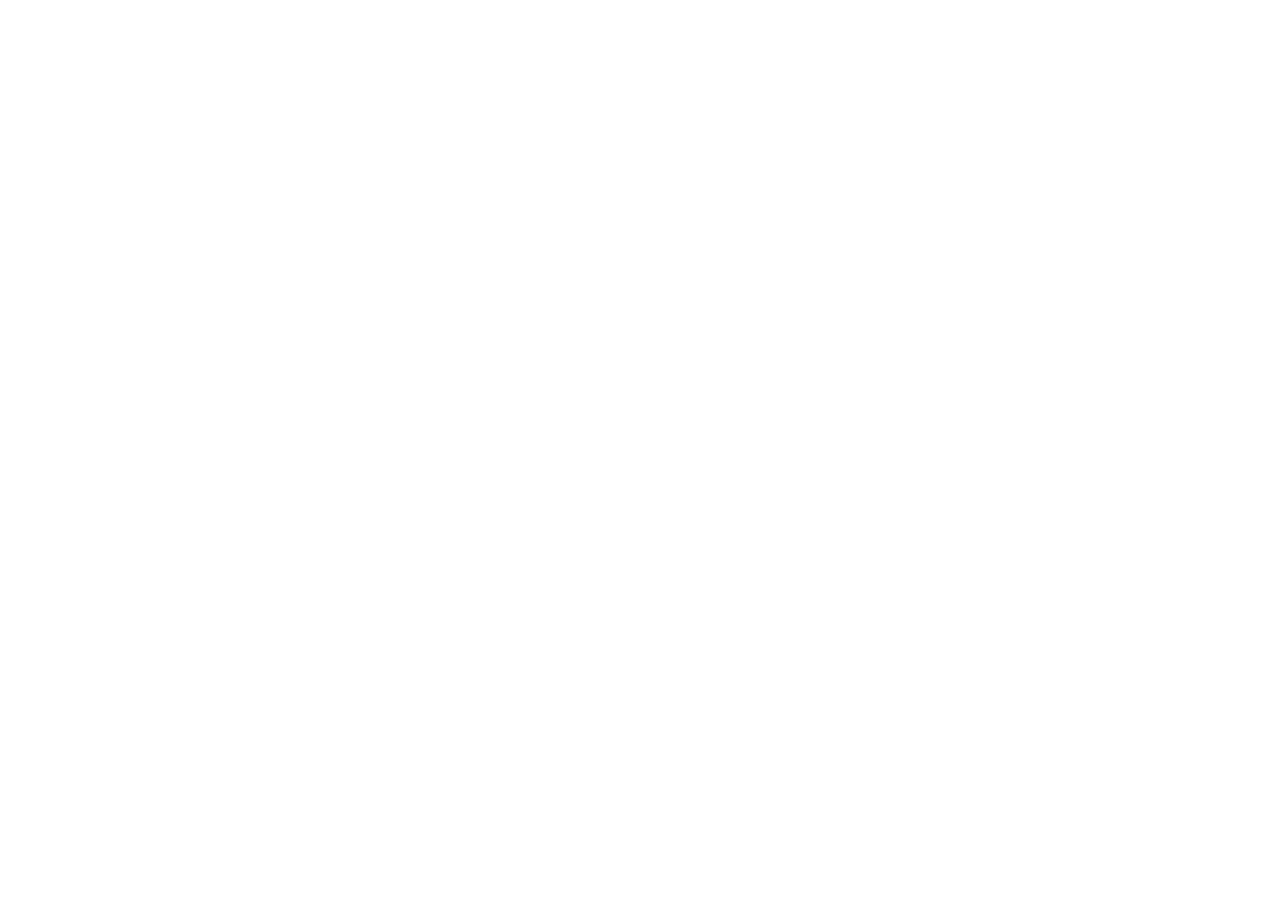
==== public/index.html @ 97f53d17 "Initial commit: cowfree game Co-Authored-By: Claude Opus 5.5 <noreply@anthropic.com>" ====
<!doctype html>
<html lang="he" dir="rtl">
<head>
<meta charset="utf-8">
<meta name="viewport" content="width=device-width, initial-scale=1, viewport-fit=cover">
<meta name="theme-color" content="#0F1B2D">
<title>תיק חקירה 0418 · הקפוצ'ינו שלא היה אמור להזיק</title>
<link rel="preconnect" href="https://fonts.googleapis.com">
<link rel="preconnect" href="https://fonts.gstatic.com" crossorigin>
<link href="https://fonts.googleapis.com/css2?family=Heebo:wght@400;500;700&family=JetBrains+Mono:wght@500;700&family=Rubik:wght@500;700&display=swap" rel="stylesheet">
<link rel="stylesheet" href="/css/style.css">
</head>
<body>
<header id="top" class="top" hidden></header>
<main id="app" tabindex="-1"></main>
<nav id="progress" class="progress" aria-label="התקדמות בראיות" hidden></nav>
<div id="layer"></div>
<div id="drops" aria-hidden="true"></div>
<noscript><p style="color:#FAFAF7;padding:24px">כדי לשחק צריך להפעיל JavaScript בדפדפן.</p></noscript>
<script src="/js/hash.js"></script>
<script src="/js/art.js"></script>
<script src="/js/content.js"></script>
<script src="/js/app.js"></script>
</body>
</html>
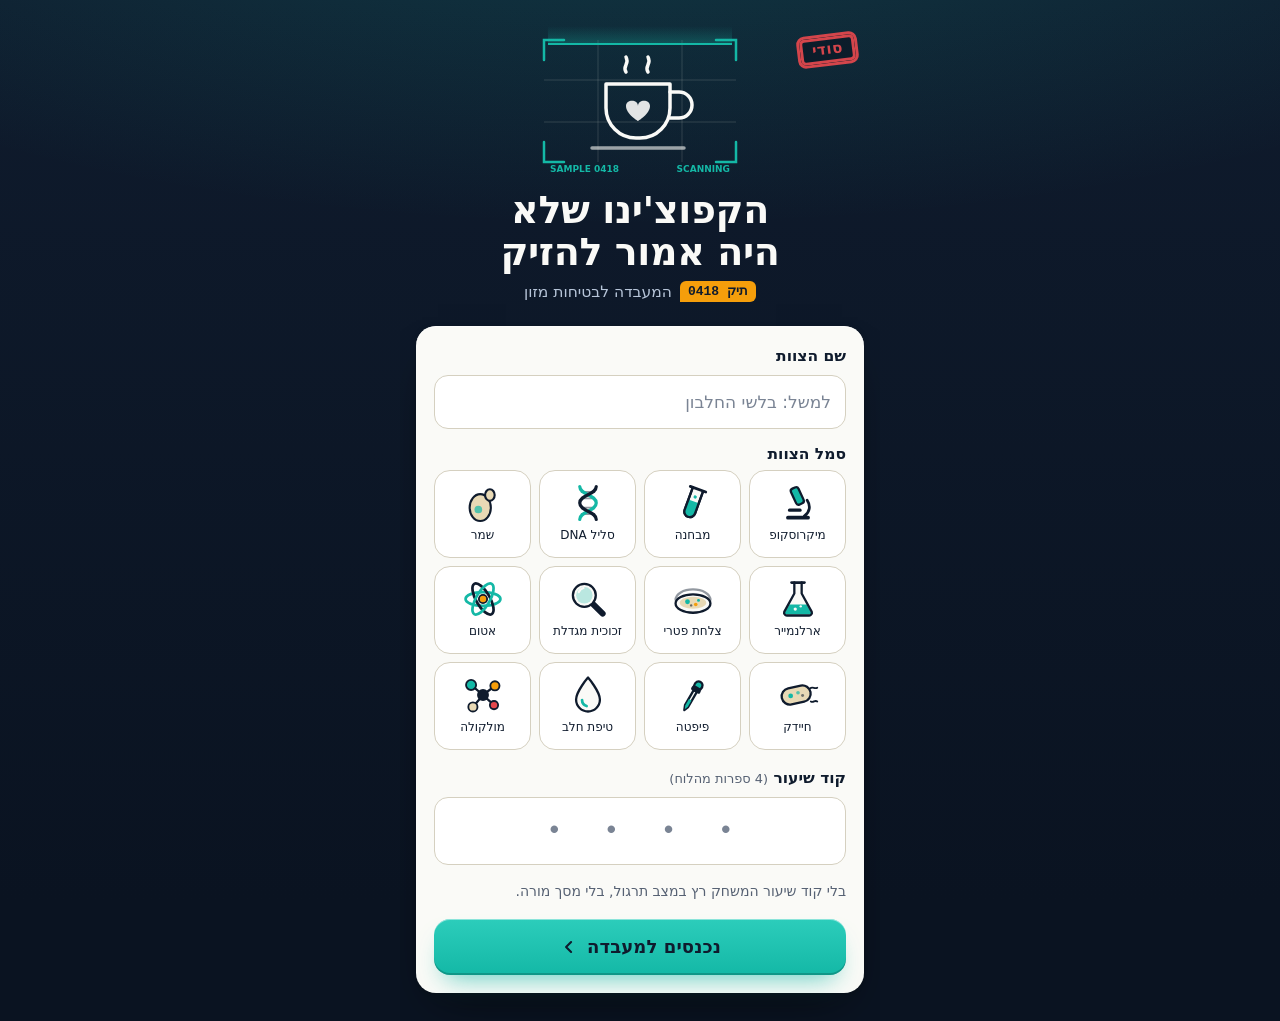
==== commit fed5ef53: "Add static student-only version for GitHub Pages The student app already supports a serverless pract" ====
--- a/public/index.html
+++ b/public/index.html
@@ -8,7 +8,7 @@
 <link rel="preconnect" href="https://fonts.googleapis.com">
 <link rel="preconnect" href="https://fonts.gstatic.com" crossorigin>
 <link href="https://fonts.googleapis.com/css2?family=Heebo:wght@400;500;700&family=JetBrains+Mono:wght@500;700&family=Rubik:wght@500;700&display=swap" rel="stylesheet">
-<link rel="stylesheet" href="/css/style.css">
+<link rel="stylesheet" href="css/style.css">
 </head>
 <body>
 <header id="top" class="top" hidden></header>
@@ -17,9 +17,9 @@
 <div id="layer"></div>
 <div id="drops" aria-hidden="true"></div>
 <noscript><p style="color:#FAFAF7;padding:24px">כדי לשחק צריך להפעיל JavaScript בדפדפן.</p></noscript>
-<script src="/js/hash.js"></script>
-<script src="/js/art.js"></script>
-<script src="/js/content.js"></script>
-<script src="/js/app.js"></script>
+<script src="js/hash.js"></script>
+<script src="js/art.js"></script>
+<script src="js/content.js"></script>
+<script src="js/app.js"></script>
 </body>
 </html>
--- a/public/css/style.css
+++ b/public/css/style.css
@@ -0,0 +1,519 @@
+/* תיק חקירה במעבדה פורנזית: פלטת האפיון + גוונים נגזרים לניגודיות */
+:root {
+  --night: #0F1B2D; --night2: #17283F; --deep: #0A1321; --line: #2C4160;
+  --teal: #14B8A6; --teal-d: #0B6E63; --teal-l: #5EEAD4;
+  --milk: #FAFAF7; --paper: #E8D9B5; --paper-d: #D6C394;
+  --amber: #F59E0B; --amber-d: #8A5300;
+  --red: #E5484D; --red-d: #C22D35; --red-l: #FFB1B4;
+  --wa: #25D366;
+  --ink2: #B7C5D9; --ink3: #8FA2BC; --sub: #566173;
+  --hair: rgba(255, 255, 255, .1); --panel: rgba(255, 255, 255, .055);
+  --head: 'Rubik', 'Heebo', system-ui, sans-serif;
+  --body: 'Heebo', 'Assistant', system-ui, -apple-system, 'Segoe UI', sans-serif;
+  --mono: 'JetBrains Mono', 'IBM Plex Mono', ui-monospace, 'SF Mono', Menlo, monospace;
+  --ease: cubic-bezier(.16, 1, .3, 1);
+  --lift: 0 1px 0 rgba(255, 255, 255, .7) inset, 0 22px 44px -22px rgba(0, 0, 0, .75), 0 2px 6px rgba(0, 0, 0, .18);
+  --top: 60px; --foot: 74px; --r: 20px;
+}
+*, *::before, *::after { box-sizing: border-box; }
+html { -webkit-text-size-adjust: 100%; overflow-x: hidden; background: var(--deep); scrollbar-color: var(--line) transparent; scrollbar-width: thin; }
+body { margin: 0; color: var(--milk); font: 400 17px/1.55 var(--body); min-height: 100dvh; overscroll-behavior-y: none; caret-color: var(--teal);
+  background: radial-gradient(130% 55% at 50% -12%, rgba(20, 184, 166, .2), transparent 62%), linear-gradient(180deg, var(--night) 0%, var(--deep) 100%) fixed; }
+/* נייר מילימטרי של מעבדה, דוהה כלפי מטה */
+body::before { content: ''; position: fixed; inset: 0; z-index: -1; pointer-events: none;
+  background-image: linear-gradient(rgba(255, 255, 255, .04) 1px, transparent 1px), linear-gradient(90deg, rgba(255, 255, 255, .04) 1px, transparent 1px);
+  background-size: 28px 28px; background-position: center top;
+  -webkit-mask-image: radial-gradient(120% 75% at 50% 0%, #000 20%, transparent 78%); mask-image: radial-gradient(120% 75% at 50% 0%, #000 20%, transparent 78%); }
+::selection { background: var(--teal); color: var(--night); }
+::-webkit-scrollbar { width: 8px; height: 8px; }
+::-webkit-scrollbar-thumb { background: var(--line); border-radius: 8px; }
+/* אנימציות (חותמת נוחתת, רעידה) לא מרחיבות את הדף לרוחב */
+#app, .overlay, .modal { overflow-x: clip; }
+h1, h2, h3, legend, .btn, .stamp { font-family: var(--head); font-weight: 700; }
+h1 { font-size: 27px; line-height: 1.18; letter-spacing: -.01em; margin: 0 0 8px; text-wrap: balance; }
+h2 { font-size: 19px; line-height: 1.25; margin: 0 0 8px; }
+p { margin: 0 0 10px; }
+button, input, textarea { font: inherit; color: inherit; }
+button { cursor: pointer; -webkit-tap-highlight-color: transparent; }
+[hidden] { display: none !important; }
+.mono { font-family: var(--mono); font-variant-numeric: tabular-nums; }
+.sr { position: absolute; width: 1px; height: 1px; overflow: hidden; clip-path: inset(50%); white-space: nowrap; }
+:focus-visible { outline: 3px solid var(--amber); outline-offset: 3px; border-radius: 6px; }
+svg.ui { width: 1.25em; height: 1.25em; flex: none; vertical-align: -.24em; }
+#app { max-width: 480px; margin: 0 auto; padding: calc(var(--top) + 18px) 16px calc(var(--foot) + 32px); outline: none; }
+body[data-screen="join"] #app { padding-top: 20px; padding-bottom: 28px; }
+body[data-screen="chat"] #app { padding: 0; }
+.screen { display: flex; flex-direction: column; gap: 16px; animation: enter .5s var(--ease); }
+@keyframes enter { from { opacity: 0; transform: translateY(12px); filter: blur(6px); } }
+svg.art { display: block; max-width: 100%; height: auto; }
+svg.art text { font-family: var(--body); }
+
+/* ---------- כותרת עליונה ומד התקדמות ---------- */
+.top { position: fixed; inset: 0 0 auto 0; z-index: 20; height: var(--top); background: rgba(12, 22, 38, .72); -webkit-backdrop-filter: blur(16px) saturate(1.5); backdrop-filter: blur(16px) saturate(1.5); border-bottom: 1px solid var(--hair); display: flex; align-items: center; gap: 10px; padding: 0 max(12px, calc(50% - 228px)); --t: 1; --tc: var(--teal); }
+/* פס הזמן שנותר */
+.top::after { content: ''; position: absolute; inset: auto 0 -1px 0; height: 2px; background: var(--tc); transform: scaleX(var(--t)); transform-origin: right; transition: transform 1s linear, background .4s; }
+.top.idle::after { opacity: 0; }
+.team { display: flex; align-items: center; gap: 9px; min-width: 0; flex: 1; }
+.team .ico { width: 36px; flex: none; background: var(--milk); border-radius: 50%; padding: 3px; box-shadow: 0 0 0 2px rgba(20, 184, 166, .55); }
+.team b { font-family: var(--head); white-space: nowrap; overflow: hidden; text-overflow: ellipsis; font-size: 16px; }
+.net { font-size: 12px; font-weight: 700; background: var(--amber); color: var(--night); padding: 2px 9px; border-radius: 99px; white-space: nowrap; }
+.timer { font: 700 18px/1 var(--mono); font-variant-numeric: tabular-nums; display: flex; align-items: center; gap: 7px; padding: 9px 13px 9px 11px; border-radius: 99px; background: var(--panel); border: 1px solid var(--hair); transition: background .4s, color .4s, border-color .4s; }
+.timer .ui { width: 17px; height: 17px; color: var(--teal-l); }
+.timer small { font: 700 11px/1 var(--body); }
+.timer.idle { color: var(--ink3); }
+.timer.idle .ui { color: inherit; }
+.timer.warn { color: var(--amber); border-color: rgba(245, 158, 11, .5); background: rgba(245, 158, 11, .1); }
+.timer.over { color: #FF8A8E; border-color: rgba(229, 72, 77, .6); background: rgba(229, 72, 77, .14); }
+.timer.warn .ui, .timer.over .ui { color: inherit; }
+.iconbtn { width: 44px; height: 44px; flex: none; border-radius: 50%; border: 1px solid var(--hair); background: var(--panel); display: grid; place-items: center; color: var(--ink2); transition: background .2s, color .2s; }
+.iconbtn:hover, .iconbtn[aria-pressed="true"] { color: var(--milk); background: rgba(255, 255, 255, .1); }
+.iconbtn .ui { width: 21px; height: 21px; }
+.progress { position: fixed; inset: auto 0 0 0; z-index: 20; height: var(--foot); background: rgba(12, 22, 38, .78); -webkit-backdrop-filter: blur(16px) saturate(1.5); backdrop-filter: blur(16px) saturate(1.5); border-top: 1px solid var(--hair); display: flex; justify-content: center; align-items: center; padding-bottom: env(safe-area-inset-bottom); }
+.track { list-style: none; margin: 0; padding: 0; display: flex; width: min(100%, 340px); }
+.pg { flex: 1; position: relative; display: flex; flex-direction: column; align-items: center; gap: 4px; font-size: 11.500px; color: var(--ink3); }
+.pg + .pg::before { content: ''; position: absolute; top: 16px; inset-inline-start: calc(-50% + 20px); width: calc(100% - 40px); height: 2px; border-radius: 2px; background: var(--line); transition: background .4s; }
+.pg.done + .pg::before { background: var(--teal); }
+.pg i { font: 700 14px/1 var(--mono); width: 34px; height: 34px; border-radius: 50%; border: 2px solid var(--line); background: var(--night); display: grid; place-items: center; transition: background .3s, border-color .3s; }
+.pg i .ui { width: 18px; height: 18px; stroke-width: 3; }
+.pg.cur { color: var(--amber); }
+.pg.cur i { border-color: var(--amber); box-shadow: 0 0 0 4px rgba(245, 158, 11, .16); }
+.pg.done { color: var(--teal-l); }
+.pg.done i { background: var(--teal); border-color: var(--teal); color: var(--night); }
+
+/* ---------- רכיבים ---------- */
+.btn { display: flex; align-items: center; justify-content: center; gap: 8px; width: 100%; min-height: 56px; padding: 12px 20px; border: 0; border-radius: 16px; background: linear-gradient(180deg, #2CCDBB, var(--teal)); color: var(--night); font-size: 18px; letter-spacing: .005em; box-shadow: inset 0 1px 0 rgba(255, 255, 255, .45), inset 0 -2px 0 rgba(11, 110, 99, .45), 0 14px 26px -12px rgba(20, 184, 166, .7); transition: transform .18s var(--ease), box-shadow .18s var(--ease), filter .18s; }
+.btn:hover:not(:disabled) { filter: brightness(1.06); }
+.btn:active:not(:disabled) { transform: scale(.975); box-shadow: inset 0 1px 0 rgba(255, 255, 255, .3), 0 6px 12px -8px rgba(20, 184, 166, .7); }
+.btn:disabled { background: var(--night2); color: var(--ink3); box-shadow: inset 0 0 0 1px var(--line); cursor: not-allowed; }
+.btn .ui { width: 20px; height: 20px; stroke-width: 2.500; }
+.btn.ghost { background: transparent; color: inherit; box-shadow: inset 0 0 0 1.500px currentColor; }
+.btn.amber { background: linear-gradient(180deg, #FBB740, var(--amber)); box-shadow: inset 0 1px 0 rgba(255, 255, 255, .45), inset 0 -2px 0 rgba(138, 83, 0, .4), 0 14px 26px -12px rgba(245, 158, 11, .7); }
+.btn.big { min-height: 88px; font-size: 26px; border-radius: 20px; }
+.linkbtn { display: inline-flex; align-items: center; gap: 7px; background: var(--panel); border: 1px solid var(--hair); border-radius: 99px; min-height: 44px; color: var(--teal-l); font-weight: 500; font-size: 15.500px; align-self: flex-start; padding: 0 16px 0 14px; transition: background .2s; }
+.linkbtn:hover { background: rgba(255, 255, 255, .1); }
+.card { background: var(--milk); color: var(--night); border-radius: var(--r); padding: 18px; box-shadow: var(--lift); }
+.panel { background: linear-gradient(180deg, rgba(255, 255, 255, .075), rgba(255, 255, 255, .03)); border: 1px solid var(--hair); border-radius: var(--r); padding: 16px; }
+.paper { background: var(--paper); color: var(--night); border-radius: 14px; padding: 18px; box-shadow: var(--lift); }
+.kicker { font: 700 13px/1 var(--mono); letter-spacing: .08em; color: var(--teal); margin: 0; }
+.lead { color: var(--ink2); margin: 0; }
+.fine { font-size: 14px; color: var(--sub); margin: 0; }
+.fine.center, .center { text-align: center; }
+.screen > .fine { color: var(--ink3); }
+.err { color: var(--red-d); font-weight: 700; font-size: 15px; margin: 0; display: flex; align-items: center; gap: 6px; }
+.err:empty { display: none; }
+.field { display: flex; flex-direction: column; gap: 7px; font-weight: 700; font-size: 15.500px; }
+.field small { font-weight: 400; color: var(--sub); }
+input:not([type=radio]), textarea { width: 100%; border: 1.500px solid #D5D0C0; border-radius: 14px; background: #fff; color: var(--night); padding: 13px 14px; min-height: 52px; font-size: 17px; font-weight: 400; transition: border-color .2s, box-shadow .2s; }
+input::placeholder, textarea::placeholder { color: #7A8494; }
+textarea { resize: vertical; line-height: 1.45; display: block; }
+input:focus, textarea:focus { outline: none; border-color: var(--teal-d); box-shadow: 0 0 0 4px rgba(20, 184, 166, .28); }
+.tagnum { display: inline-block; white-space: nowrap; flex: none; font: 700 12px/1 var(--mono); background: var(--amber); color: var(--night); padding: 5px 9px; border-radius: 6px 6px 6px 0; }
+.stamp { display: inline-block; color: var(--red-d); border: 3px solid currentColor; border-radius: 8px; padding: 3px 12px; font-size: 18px; letter-spacing: .04em; line-height: 1.3; white-space: nowrap; box-shadow: inset 0 0 0 2px transparent, inset 0 0 0 3px currentColor; opacity: .92; }
+.stamp.tilt { transform: rotate(-7deg); }
+.stamp.teal { color: var(--teal); }
+.stamp.small { font-size: 14px; padding: 2px 8px; border-width: 2px; }
+.stamp.big { font-size: 30px; padding: 6px 20px; border-width: 4px; }
+.stamp.land { animation: land .45s cubic-bezier(.2, 1.4, .4, 1) .55s both; }
+@keyframes land { from { transform: rotate(-7deg) scale(2.600); opacity: 0; filter: blur(4px); } to { transform: rotate(-7deg) scale(1); opacity: .92; filter: none; } }
+.lock { width: 34px; overflow: visible; }
+.lock .shackle { transform-box: view-box; transform-origin: 29px 23px; transition: transform .6s cubic-bezier(.3, 1.5, .5, 1); }
+.lock.open .shackle { transform: translateY(-3px) rotate(30deg); }
+.biglock .shackle { stroke: var(--milk); }
+.chalk { background: var(--night2); border: 8px solid var(--paper-d); border-radius: 12px; padding: 14px 12px 10px; color: var(--milk); text-align: center; font-family: var(--head); display: flex; flex-direction: column; align-items: center; gap: 4px; box-shadow: inset 0 0 0 2px rgba(15, 27, 45, .5), inset 0 10px 30px rgba(0, 0, 0, .35); }
+.chalk-new { color: var(--amber); font-size: 22px; transform: rotate(-4deg); }
+.chalk-line { font-size: 19px; line-height: 1.3; }
+.chalk .art { width: 54px; opacity: .9; }
+.chalk-in { background: transparent !important; color: var(--milk) !important; border: 2px dashed rgba(250, 250, 247, .5) !important; text-align: center; font: 700 20px/1.35 var(--head) !important; box-shadow: none !important; }
+.chalk-in::placeholder { color: rgba(250, 250, 247, .7); font-weight: 500; }
+.toast { position: fixed; z-index: 60; bottom: calc(var(--foot) + 18px); inset-inline: 16px; margin: auto; width: fit-content; max-width: 440px; background: var(--milk); color: var(--night); padding: 11px 20px; border-radius: 99px; font-weight: 700; box-shadow: 0 18px 36px -12px rgba(0, 0, 0, .7); animation: enter .4s var(--ease); }
+.overlay { position: fixed; inset: 0; z-index: 50; background: rgba(8, 15, 27, .86); -webkit-backdrop-filter: blur(14px); backdrop-filter: blur(14px); display: grid; place-items: center; text-align: center; padding: 24px; animation: fade .3s; }
+@keyframes fade { from { opacity: 0; } }
+.overlay > div { max-width: 420px; width: 100%; }
+.overlay h2 { font-size: 26px; margin: 10px 0 18px; text-wrap: balance; }
+.overlay p { color: var(--ink2); }
+.pause-ico { width: 84px; height: 84px; margin: 0 auto 6px; border-radius: 50%; display: grid; place-items: center; color: var(--amber); background: rgba(245, 158, 11, .12); border: 1px solid rgba(245, 158, 11, .45); }
+.pause-ico .ui { width: 40px; height: 40px; stroke-width: 2.500; }
+.vote-btns { display: grid; grid-template-columns: 1fr 1fr; gap: 12px; }
+.modal { position: fixed; inset: 0; z-index: 40; background: rgba(8, 15, 27, .7); -webkit-backdrop-filter: blur(8px); backdrop-filter: blur(8px); display: flex; align-items: flex-end; justify-content: center; animation: fade .25s; }
+.modal-card { background: var(--paper); color: var(--night); width: min(100%, 480px); max-height: 90dvh; overflow: auto; border-radius: 26px 26px 0 0; padding: 22px 16px calc(20px + env(safe-area-inset-bottom)); display: flex; flex-direction: column; gap: 12px; animation: up .45s var(--ease); box-shadow: 0 -20px 50px rgba(0, 0, 0, .5); }
+@keyframes up { from { transform: translateY(60px); opacity: 0; } }
+.modal.reread .modal-card { background: var(--night); color: var(--milk); border-top: 1px solid var(--hair); }
+#drops { position: fixed; inset: 0; z-index: 45; pointer-events: none; overflow: hidden; }
+#drops i { position: absolute; top: -24px; width: 13px; height: 13px; background: var(--milk); border-radius: 0 50% 50% 50%; transform: rotate(45deg) scale(var(--s)); animation: fall 1s ease-in both; }
+@keyframes fall { to { top: 105%; opacity: .7; } }
+
+/* ---------- פתיחה ---------- */
+.hero { position: relative; display: flex; flex-direction: column; align-items: center; text-align: center; gap: 6px; padding-top: 6px; }
+.heroscan { width: 220px; }
+.scanline { animation: scan 2.800s var(--ease) infinite alternate; }
+@keyframes scan { from { transform: translateY(8px); } to { transform: translateY(112px); } }
+.steam { animation: steam 2.600s ease-in-out infinite; }
+.steam.s2 { animation-delay: .9s; }
+@keyframes steam { 0%, 100% { opacity: .15; transform: translateY(3px); } 50% { opacity: .75; transform: translateY(-2px); } }
+.hero .stamp { position: absolute; top: 14px; inset-inline-start: 6px; color: var(--red); font-size: 15px; background: rgba(10, 19, 33, .6); }
+.hero h1 { font-size: clamp(30px, 9vw, 38px); line-height: 1.1; margin: 8px 0 0; }
+.caseline { margin: 0; color: var(--ink2); font-size: 15.500px; display: flex; gap: 8px; align-items: center; flex-wrap: wrap; justify-content: center; }
+.caseline b { font: 700 13px/1 var(--mono); color: var(--night); background: var(--amber); padding: 4px 8px; border-radius: 6px 6px 6px 0; }
+.join form { display: flex; flex-direction: column; gap: 16px; margin-top: 6px; }
+.icons { border: 0; padding: 0; margin: 0; min-width: 0; }
+.icons legend { padding: 0; margin-bottom: 7px; font: 700 15.500px var(--body); }
+.iconrow { display: grid; grid-template-columns: repeat(4, 1fr); gap: 8px; }
+.iconpick input { position: absolute; opacity: 0; }
+.iconpick span { display: flex; flex-direction: column; align-items: center; gap: 3px; padding: 10px 2px 7px; border: 1.500px solid #D5D0C0; border-radius: 16px; min-height: 88px; position: relative; background: #fff; transition: border-color .2s, background .2s, transform .25s var(--ease), box-shadow .25s; }
+.iconpick .ico { width: 44px; }
+.iconpick small { font-size: 12px; line-height: 1.2; text-align: center; font-weight: 500; }
+.iconpick input:checked + span { border-color: var(--teal-d); background: #E3F6F3; box-shadow: 0 0 0 3px rgba(20, 184, 166, .3), 0 10px 18px -10px rgba(11, 110, 99, .6); transform: translateY(-2px); }
+.iconpick input:checked + span::after { content: ''; position: absolute; top: -8px; inset-inline-start: -6px; width: 22px; height: 22px; border-radius: 50%; background: var(--teal-d) url("data:image/svg+xml,%3Csvg xmlns='http://www.w3.org/2000/svg' viewBox='0 0 24 24' fill='none' stroke='white' stroke-width='3.5' stroke-linecap='round' stroke-linejoin='round'%3E%3Cpath d='M5 12.5l4.5 4.5L19 7.5'/%3E%3C/svg%3E") center/14px no-repeat; }
+.iconpick input:focus-visible + span { outline: 3px solid var(--amber); outline-offset: 2px; }
+#tcode { font-size: 26px; font-weight: 700; letter-spacing: .5em; text-indent: .5em; text-align: center; }
+#tcode::placeholder { letter-spacing: .5em; }
+
+/* ---------- וואטסאפ ---------- */
+.chat { height: 100dvh; gap: 0; background: #ECE5DA; color: var(--night); animation: fade .4s; }
+.wa-head { display: flex; align-items: center; gap: 10px; padding: 9px 12px; background: var(--wa); color: var(--night); box-shadow: 0 2px 10px rgba(15, 27, 45, .22); position: relative; z-index: 1; }
+.wa-head .ava { width: 42px; flex: none; }
+.wa-who { display: flex; flex-direction: column; line-height: 1.2; flex: 1; }
+.wa-who b { font-family: var(--head); font-size: 18px; }
+.wa-who span { font-size: 13px; }
+.wa-skip { min-height: 44px; padding: 0 16px; border-radius: 99px; border: 0; background: rgba(15, 27, 45, .14); font-weight: 700; font-size: 15px; }
+.wa-body { flex: 1; overflow-y: auto; padding: 14px 10px; display: flex; flex-direction: column; gap: 6px; }
+.msg { display: flex; }
+.msg.noa { justify-content: flex-end; }
+.msg > .bub { max-width: 82%; padding: 7px 10px 5px; border-radius: 14px; background: #fff; box-shadow: 0 1px 1px rgba(15, 27, 45, .18); font-size: 17px; line-height: 1.4; animation: pop .35s var(--ease); overflow-wrap: anywhere; }
+@keyframes pop { from { transform: translateY(8px) scale(.94); opacity: 0; } }
+.msg.noa > .bub { background: #D9FDD3; border-end-end-radius: 4px; }
+.msg.mom > .bub { border-end-start-radius: 4px; }
+.msg > .bub.img { padding: 5px; width: 82%; }
+.meta { display: inline-flex; gap: 4px; align-items: center; font-size: 11.500px; color: var(--sub); margin-inline-start: 10px; float: inline-end; margin-top: 6px; }
+.ticks { font-style: normal; color: #1D8FD1; letter-spacing: -3px; font-weight: 700; }
+.typing > .bub { display: flex; gap: 4px; padding: 12px 12px; }
+.typing i { width: 7px; height: 7px; border-radius: 50%; background: #8793A3; animation: blink 1s infinite; }
+.typing i:nth-child(3) { animation-delay: .15s; } .typing i:nth-child(4) { animation-delay: .3s; }
+@keyframes blink { 0%, 60%, 100% { opacity: .3; transform: none; } 30% { opacity: 1; transform: translateY(-3px); } }
+.wa-div { text-align: center; margin: 10px 0; }
+.wa-div span { background: #D8DCE0; color: #36414F; font-size: 13px; padding: 4px 12px; border-radius: 8px; }
+.wa-foot { padding: 10px 14px calc(14px + env(safe-area-inset-bottom)); min-height: 80px; display: grid; place-items: center; }
+.wa-foot .btn { background: var(--night); color: var(--milk); box-shadow: 0 14px 26px -14px rgba(15, 27, 45, .9); }
+.wa-tip { font-size: 14px; color: var(--sub); display: inline-flex; align-items: center; gap: 6px; }
+.wa-mini { border-radius: var(--r); overflow: hidden; background: #ECE5DA; color: var(--night); box-shadow: var(--lift); }
+.wa-mini .wa-body { padding: 16px 12px 22px; }
+
+/* ---------- המחלוקת ---------- */
+.review header { display: flex; align-items: center; gap: 10px; margin-bottom: 10px; }
+.review .ava, .biz { width: 44px; height: 44px; flex: none; }
+.biz { border-radius: 50%; background: var(--night); display: grid; place-items: center; }
+.biz .art { width: 28px; }
+.review header > div { display: flex; flex-direction: column; line-height: 1.3; }
+.review small { color: var(--sub); font-size: 13px; }
+.stars { display: flex; gap: 2px; margin-top: 2px; }
+.stars .star { width: 17px; height: 17px; fill: #C9CDD3; }
+.stars .star.on { fill: var(--amber); stroke: var(--amber-d); stroke-width: 1; }
+.review p { margin: 0; font-size: 18px; line-height: 1.5; }
+.review.reply { margin-inline-start: 26px; background: #F0EEE6; position: relative; }
+.review.reply::before { content: ''; position: absolute; top: -16px; inset-inline-start: -15px; width: 15px; height: 46px; border: 2px solid var(--line); border-top: 0; border-inline-end: 0; border-end-start-radius: 12px; }
+.whois { text-align: center; font-size: 52px; letter-spacing: -.02em; margin: 18px 0 8px; color: var(--amber); }
+
+/* ---------- מכתב המשימה ---------- */
+.envelope { background: var(--paper); border-radius: 6px 6px 18px 18px; padding: 30px 12px 14px; position: relative; margin-top: 34px; box-shadow: 0 26px 46px -22px rgba(0, 0, 0, .8); }
+.env-flap-open { position: absolute; inset: -34px 0 auto 0; height: 36px; background: var(--paper-d); clip-path: polygon(0 100%, 50% 0, 100% 100%); transform-origin: bottom; animation: flap .6s var(--ease) both; }
+@keyframes flap { from { transform: rotateX(180deg); } }
+.envelope .paper { background: var(--milk); position: relative; animation: sheet .6s var(--ease) .3s both; box-shadow: 0 2px 8px rgba(15, 27, 45, .25); }
+@keyframes sheet { from { transform: translateY(46px); opacity: 0; } }
+.envelope .stamp.corner { position: absolute; top: -22px; inset-inline-end: 8px; background: rgba(250, 250, 247, .85); font-size: 15px; animation: land .4s cubic-bezier(.2, 1.4, .4, 1) .9s both; }
+.envelope .to { margin-top: 12px; font-size: 18px; }
+.envelope ol { margin: 0; padding-inline-start: 22px; }
+.envelope li { margin-bottom: 6px; font-weight: 500; }
+.gate { text-align: center; color: var(--amber); font-weight: 700; margin: 0; display: flex; justify-content: center; align-items: center; gap: 10px; padding: 10px; border-radius: 99px; background: rgba(245, 158, 11, .1); border: 1px solid rgba(245, 158, 11, .4); }
+.spin { width: 16px; height: 16px; border-radius: 50%; border: 3px solid var(--amber); border-inline-start-color: transparent; animation: spin 1s linear infinite; }
+@keyframes spin { to { transform: rotate(360deg); } }
+
+/* ---------- לוח הראיות ---------- */
+.envs { display: grid; grid-template-columns: 1fr 1fr; gap: 12px; margin-top: 4px; }
+.env { position: relative; min-height: 172px; border: 0; border-radius: 8px 8px 18px 18px; background: var(--paper); color: var(--night); padding: 12px 12px 12px; display: flex; flex-direction: column; align-items: flex-start; gap: 8px; text-align: start; overflow: hidden; box-shadow: 0 22px 36px -20px rgba(0, 0, 0, .8); transition: transform .3s var(--ease), box-shadow .3s; }
+.env::before { content: ''; position: absolute; inset: 0 0 auto 0; height: 50px; background: var(--paper-d); clip-path: polygon(0 0, 100% 0, 50% 100%); opacity: .75; }
+.env > * { position: relative; }
+.env-title { font: 700 17px/1.25 var(--head); margin-top: 30px; }
+.env.locked { background: #A99F87; cursor: default; box-shadow: none; }
+.env.locked::before { background: #8E856F; }
+.env.locked .env-title { color: #1E2A3D; font-size: 14.500px; font-weight: 500; }
+.env.locked .lock { position: absolute; inset: auto 0 18px 0; margin: auto; width: 40px; }
+.env.open { outline: 2.500px solid var(--teal); outline-offset: 3px; box-shadow: 0 26px 40px -18px rgba(20, 184, 166, .65); }
+.env.open:active { transform: scale(.97); }
+.env-go { margin-top: auto; align-self: stretch; display: flex; align-items: center; justify-content: center; gap: 4px; background: var(--night); color: var(--milk); font-weight: 700; font-size: 13.500px; white-space: nowrap; padding: 10px 6px; border-radius: 12px; }
+.env-go .ui { width: 16px; height: 16px; stroke-width: 2.500; }
+.env.just .lock { position: absolute; inset: 52px 0 auto 0; margin: auto; width: 42px; animation: gone .4s ease-in 1s both; }
+.env.just .lock .shackle { animation: unlock .6s cubic-bezier(.3, 1.5, .5, 1) .2s both; }
+@keyframes unlock { from { transform: none; } }
+@keyframes gone { to { opacity: 0; transform: translateY(-14px); } }
+.env.solved { background: linear-gradient(180deg, rgba(20, 184, 166, .16), rgba(20, 184, 166, .05)); color: var(--milk); box-shadow: inset 0 0 0 1.500px rgba(20, 184, 166, .6); cursor: default; }
+.env.solved::before { background: var(--teal); opacity: .22; }
+.env.solved .stamp { margin: auto auto 6px; }
+
+/* ---------- עמדות: כללי ---------- */
+.st-head { display: flex; gap: 12px; align-items: center; }
+.st-head h1 { font-size: 23px; margin: 6px 0 0; }
+/* שלבי העמדה: תדריך, משימה, משפט גשר, קוד */
+.steps { list-style: none; margin: -2px 0 0; padding: 0; display: flex; gap: 6px; }
+.steps li { flex: 1; font-size: 12.500px; font-weight: 500; color: var(--ink3); padding-top: 8px; position: relative; white-space: nowrap; transition: color .3s; }
+.steps li::before { content: ''; position: absolute; inset: 0 0 auto 0; height: 3px; border-radius: 3px; background: var(--line); transition: background .3s; }
+.steps li.done { color: var(--teal-l); }
+.steps li.done::before { background: var(--teal); }
+.steps li.cur { color: var(--milk); font-weight: 700; }
+.steps li.cur::before { background: var(--amber); }
+.inst { margin: 0; color: var(--ink2); }
+.note { font-size: 13.500px; color: var(--ink3); text-align: center; margin: 6px 0 0; }
+.info { display: flex; flex-direction: column; gap: 10px; }
+.info .art { background: #F1E8D2; border-radius: 14px; width: 100%; }
+.info p { margin: 0; }
+.info h2 { margin: 4px 0 0; font-size: 22px; }
+.rule { background: #DDF4F1; padding: 12px 14px; border-radius: 14px; box-shadow: inset 0 0 0 1px rgba(11, 110, 99, .25); }
+.rule b { display: inline-block; background: var(--teal-d); color: #fff; font-size: 13px; padding: 1px 9px; border-radius: 99px; margin-inline-end: 4px; }
+.carousel { display: flex; gap: 12px; overflow-x: auto; scroll-snap-type: x mandatory; margin: 0 -16px; padding: 4px 16px 24px; scrollbar-width: none; align-items: flex-start; }
+.carousel::-webkit-scrollbar { display: none; }
+.carousel .info { flex: 0 0 90%; scroll-snap-align: center; }
+.dots { display: flex; justify-content: center; margin-top: -14px; }
+.dot { width: 40px; height: 32px; border: 0; background: none; position: relative; }
+.dot::after { content: ''; position: absolute; inset: 0; margin: auto; width: 9px; height: 9px; border-radius: 9px; background: var(--line); transition: width .35s var(--ease), background .3s; }
+.dot.on::after { background: var(--teal); width: 28px; }
+.bridge h2, .codebox h2 { display: flex; align-items: center; gap: 8px; }
+.bridge h2 .ui { color: var(--teal-d); }
+.bq { font-weight: 500; margin: 0 0 10px; }
+.prefix { font-weight: 700; margin: 0 0 8px; background: #EFEBDD; padding: 9px 12px; border-radius: 12px; }
+.need { display: inline-flex; align-items: center; gap: 6px; font-size: 14px; font-weight: 700; color: var(--amber-d); margin: 10px 0 0; padding: 5px 12px 5px 10px; border-radius: 99px; background: #FBEED3; }
+.need.ok { color: var(--teal-d); background: #DDF4F1; }
+.need .ui { width: 16px; height: 16px; stroke-width: 2.500; }
+.codebox { background: linear-gradient(180deg, #1B3050, var(--night2)); color: var(--milk); border: 1px solid rgba(20, 184, 166, .7); display: flex; flex-direction: column; gap: 14px; box-shadow: 0 24px 44px -24px rgba(20, 184, 166, .55), inset 0 1px 0 rgba(255, 255, 255, .08); transition: border-color .3s, box-shadow .3s; }
+.codebox.gated { border-color: var(--hair); box-shadow: inset 0 1px 0 rgba(255, 255, 255, .06); }
+.codebox h2 { margin: 0; }
+.codebox h2 .ui { color: var(--teal-l); }
+.codebox.gated h2 { color: var(--ink2); }
+.codebox.gated h2 .ui { color: var(--ink3); }
+.codehelp { margin: -6px 0 0; font-size: 14.500px; color: var(--ink2); }
+.code { height: 62px; text-align: center; font-size: 28px !important; font-weight: 700 !important; letter-spacing: .12em; background: var(--deep) !important; color: var(--milk) !important; border: 1.500px solid var(--teal) !important; border-radius: 14px !important; padding: 0 !important; }
+.code:focus { box-shadow: 0 0 0 4px rgba(20, 184, 166, .32) !important; }
+.code::placeholder { color: var(--ink3); font-size: 17px; letter-spacing: 0; font-family: var(--body); font-weight: 400; }
+.code:disabled, .aa:disabled { border-style: dashed !important; border-color: var(--line) !important; opacity: .6; }
+.codebox .err { color: var(--red-l); }
+.pair { display: flex; gap: 8px; align-items: flex-start; }
+.pair label { flex: 1; display: flex; flex-direction: column; align-items: center; gap: 6px; text-align: center; font-size: 13.500px; line-height: 1.25; color: var(--ink2); min-width: 0; }
+.pair label .ava { width: 30px; }
+.pair label > span { display: flex; flex-direction: column; align-items: center; gap: 3px; }
+.dash { font: 700 26px/62px var(--mono); color: var(--ink3); }
+.shake { animation: shake .4s; }
+.codebox.shake, .codons.shake .aa { border-color: var(--red) !important; box-shadow: 0 0 0 4px rgba(229, 72, 77, .4); }
+@keyframes shake { 20% { transform: translateX(-9px); } 40% { transform: translateX(8px); } 60% { transform: translateX(-6px); } 80% { transform: translateX(4px); } }
+.hintbtn { display: flex; align-items: center; justify-content: center; gap: 8px; min-height: 52px; border: 1.500px dashed rgba(245, 158, 11, .8); border-radius: 16px; background: rgba(245, 158, 11, .07); color: var(--amber); font-weight: 700; transition: background .2s; }
+.hintbtn:hover { background: rgba(245, 158, 11, .14); }
+.hints h2 { margin: 0; display: flex; align-items: center; gap: 8px; }
+.hint { border-radius: 16px; padding: 14px; text-align: start; }
+.hint p { margin: 4px 0 0; }
+.hint b { font-family: var(--head); }
+.hint.open { background: var(--milk); box-shadow: inset 0 0 0 1.500px var(--amber); }
+.hint.open b { display: inline-block; background: var(--amber); padding: 1px 10px; border-radius: 99px; font-size: 14px; }
+.hint.sealed { min-height: 58px; background: var(--paper-d); border: 1.500px dashed var(--night); display: flex; justify-content: space-between; align-items: center; width: 100%; }
+.hint.sealed:disabled { opacity: .5; }
+.hint.ask { background: var(--milk); box-shadow: inset 0 0 0 2px var(--amber); }
+.hint .row { display: grid; grid-template-columns: 1.400fr 1fr; gap: 8px; margin-top: 12px; }
+.auto { background: var(--milk); padding: 9px 12px; border-radius: 12px; font-weight: 700; margin: 0; }
+
+/* ---------- עמדה 1 ---------- */
+.customers { display: grid; grid-template-columns: repeat(3, 1fr); gap: 8px; }
+.cust { background: linear-gradient(180deg, rgba(255, 255, 255, .08), rgba(255, 255, 255, .03)); border: 1px solid var(--hair); border-radius: 16px; padding: 12px 4px 10px; display: flex; flex-direction: column; align-items: center; text-align: center; line-height: 1.25; }
+.cust .ava { width: 48px; margin-bottom: 6px; }
+.cust b { font-family: var(--head); }
+.cust small { font-size: 13.500px; color: var(--ink2); }
+.pickwrap { padding: 12px 8px 8px; }
+.pick { width: 100%; border-collapse: collapse; table-layout: fixed; }
+.pick thead td { width: 21%; }
+.pick th { font-weight: 500; padding: 2px; }
+.pick thead th { vertical-align: bottom; padding-bottom: 6px; }
+.pick thead .ico { width: 40px; margin: 0 auto; }
+.pick thead small { display: block; font-size: 12px; line-height: 1.15; min-height: 28px; }
+.pick tbody th { font-size: 14px; font-weight: 700; }
+.pick tbody .ava { width: 36px; margin: 0 auto; }
+.pick td { padding: 5px 3px; text-align: center; }
+.pick tbody tr { border-top: 1px solid #E6E2D4; }
+.cell { width: 100%; max-width: 56px; aspect-ratio: 1; min-height: 46px; border-radius: 14px; border: 1.500px dashed #B5AF9C; background: #fff; display: inline-grid; place-items: center; color: transparent; transition: transform .25s var(--ease), background .2s, border-color .2s; }
+.cell:active { transform: scale(.9); }
+.cell .ui { width: 26px; height: 26px; stroke-width: 3; }
+.cell.m1 { background: var(--teal); border: 1.500px solid var(--teal-d); color: var(--night); box-shadow: 0 8px 14px -8px rgba(11, 110, 99, .8); }
+.cell.m2 { background: var(--red-d); border: 1.500px solid #8E1D24; color: #fff; box-shadow: 0 8px 14px -8px rgba(142, 29, 36, .8); }
+/* איך בונים את הקוד */
+.howto h2 { font-size: 17px; margin: 0 0 12px; display: flex; align-items: center; gap: 8px; }
+.howto h2 .ui { color: var(--teal-l); }
+.howto ol { list-style: none; margin: 0; padding: 0; display: flex; flex-direction: column; gap: 12px; counter-reset: s; }
+.howto li { counter-increment: s; display: grid; grid-template-columns: 28px 1fr; gap: 10px; align-items: start; color: var(--ink2); font-size: 16px; line-height: 1.45; }
+.howto li::before { content: counter(s); font: 700 14px/28px var(--mono); width: 28px; height: 28px; border-radius: 50%; text-align: center; background: rgba(20, 184, 166, .18); color: var(--teal-l); box-shadow: inset 0 0 0 1px rgba(20, 184, 166, .5); }
+.howto li b { color: var(--milk); }
+.eg { display: flex; align-items: center; gap: 6px; margin-top: 8px; flex-wrap: wrap; direction: rtl; }
+.eg i { width: 30px; height: 30px; border-radius: 9px; display: grid; place-items: center; font-style: normal; }
+.eg i .ui { width: 17px; height: 17px; stroke-width: 3; }
+.eg i.y { background: var(--teal); color: var(--night); }
+.eg i.n { background: var(--red-d); color: #fff; }
+.eg .arrow { color: var(--ink3); }
+.eg .digit, .egcode .digit { font: 700 18px/32px var(--mono); min-width: 36px; height: 34px; text-align: center; border-radius: 9px; background: var(--deep); border: 1.500px solid var(--teal); color: var(--milk); }
+.eg small { font-size: 13.500px; color: var(--ink3); }
+.egcode { display: inline-flex; align-items: center; gap: 5px; direction: ltr; margin-top: 8px; }
+.egcode .digit { color: var(--ink3); border-style: dashed; border-color: var(--line); }
+.egcode .dash { font: 700 18px/34px var(--mono); align-self: flex-start; }
+.egcode em { font-style: normal; font-size: 12px; color: var(--ink3); width: 36px; text-align: center; display: block; }
+.egcode > span { display: flex; flex-direction: column; align-items: center; gap: 2px; }
+
+/* ---------- עמדה 2 ---------- */
+.s2 { padding-bottom: 60px; }
+.codons-wrap { position: sticky; top: var(--top); z-index: 5; background: var(--night); padding: 10px 0 8px; margin: -4px -16px; padding-inline: 16px; scroll-margin-top: var(--top); box-shadow: 0 10px 14px -12px rgba(0, 0, 0, .8); }
+.codons { display: flex; gap: 6px; }
+.codon { flex: 1; display: flex; flex-direction: column; gap: 6px; min-width: 0; }
+.tile { border: 0; border-radius: 12px; background: var(--milk); padding: 10px 0; min-height: 50px; font-weight: 700; font-size: 16.500px; display: flex; justify-content: center; gap: 2px; box-shadow: inset 0 -3px 0 rgba(15, 27, 45, .14), 0 10px 16px -10px rgba(0, 0, 0, .7); transition: transform .25s var(--ease); }
+.tile:active { transform: scale(.94); }
+.tile.sel { outline: 2.500px solid var(--teal); outline-offset: 2px; }
+.b { display: inline-block; width: 1.150em; text-align: center; border-radius: 5px; font-family: var(--mono); font-weight: 700; line-height: 1.5; }
+.bA { background: var(--teal); color: var(--night); } .bU { background: var(--red-d); color: #fff; }
+.bC { background: var(--night); color: #fff; } .bG { background: var(--amber); color: var(--night); }
+.aa { height: 52px; min-height: 52px !important; padding: 0 !important; text-align: center; font-size: 24px !important; font-weight: 700 !important; background: var(--deep) !important; color: var(--milk) !important; border: 1.500px solid var(--teal) !important; border-radius: 12px !important; text-transform: uppercase; }
+.stopbox { border-style: dashed !important; border-color: var(--ink3) !important; display: grid; place-items: center; }
+.stopbox .stop { width: 30px; }
+.where { display: flex; gap: 10px; align-items: flex-start; background: rgba(245, 158, 11, .1); border: 1px solid rgba(245, 158, 11, .4); padding: 10px 14px; border-radius: 14px; margin: 0; font-size: 16px; }
+.where:empty { display: none; }
+.sheet { position: fixed; z-index: 15; bottom: var(--foot); inset-inline: 0; margin: 0 auto; width: min(100%, 480px); height: min(calc(100dvh - var(--foot) - 214px), 500px); background: var(--milk); color: var(--night); border-radius: 24px 24px 0 0; box-shadow: 0 -18px 40px rgba(0, 0, 0, .55); transform: translateY(calc(100% - 56px)); transition: transform .5s var(--ease); display: flex; flex-direction: column; }
+.sheet.open { transform: none; }
+.sheet.dragging { transition: none; }
+.grab { height: 56px; flex: none; display: flex; align-items: center; justify-content: center; gap: 10px; touch-action: none; cursor: grab; position: relative; user-select: none; -webkit-user-select: none; }
+.grab i { position: absolute; top: 8px; width: 42px; height: 5px; border-radius: 3px; background: #B5AF9C; }
+.grab b { font-family: var(--head); margin-top: 10px; }
+.grab span { font-size: 13px; color: var(--sub); margin-top: 10px; }
+.sheet-body { flex: 1; min-height: 0; display: flex; flex-direction: column; padding: 0 6px 8px; }
+.sheet-bar { display: flex; justify-content: space-between; align-items: center; gap: 8px; padding: 0 4px 6px; }
+.legend { font-size: 12px; color: #4A5565; line-height: 1.3; }
+.sheet-bar .linkbtn { color: var(--teal-d); background: #E3F6F3; border-color: rgba(11, 110, 99, .3); white-space: nowrap; flex: none; min-height: 40px; }
+.ctable-scroll { overflow: auto; flex: 1; min-height: 0; }
+.ctable { display: grid; grid-template-columns: 22px repeat(4, minmax(0, 1fr)); gap: 3px; font: 500 10.500px/1.55 var(--mono); }
+.ch { display: grid; place-items: center; font-size: 13px; border-radius: 6px; padding: 2px 0; transition: background .2s; }
+.cc { background: #fff; border: 1px solid #DAD6C8; border-radius: 8px; padding: 2px; transition: background .2s, border-color .2s; }
+.cl { white-space: nowrap; display: flex; align-items: center; gap: 3px; padding: 0 2px; border-radius: 4px; }
+.cl span { font-weight: 700; }
+.cl.stopc { background: #D2D2CC; }
+.cl .stop, .cl .flag { width: 11px; flex: none; }
+.cl.start { background: #DDF4F1; }
+.ch.hl { background: var(--amber); }
+.cc.hl { background: #FCE5B8; border-color: var(--amber-d); }
+.cc.hl3 { background: #DDF4F1; outline: 3px solid var(--teal-d); outline-offset: -1px; }
+.sheet.zoom .ctable { width: 700px; font-size: 14.500px; grid-template-columns: 28px repeat(4, 1fr); }
+@media (min-width: 400px) { .ctable { font-size: 11.500px; } }
+
+/* ---------- עמדה 3 ---------- */
+.sort { list-style: none; margin: 8px 0 0; padding: 0; display: flex; flex-direction: column; gap: 10px; }
+.scard { position: relative; background: var(--milk); color: var(--night); border-radius: 18px; padding: 8px 14px 8px 6px; display: flex; align-items: center; gap: 8px; box-shadow: 0 14px 22px -16px rgba(0, 0, 0, .8); transition: box-shadow .25s; }
+.scard p { flex: 1; margin: 0; font-size: 16px; line-height: 1.3; font-weight: 500; padding-inline-start: 26px; }
+.tagletter { position: absolute; top: -7px; inset-inline-start: -5px; width: 36px; height: 36px; border-radius: 50%; background: var(--amber); border: 2.500px solid var(--night); display: grid; place-items: center; font: 700 21px/1 var(--head); }
+.stepart { width: 60px; flex: none; }
+.handle { width: 44px; height: 60px; flex: none; border: 0; background: #ECE9DD; border-radius: 12px; touch-action: none; cursor: grab; display: flex; flex-direction: column; justify-content: center; align-items: center; gap: 5px; }
+.handle i { width: 18px; height: 2.500px; border-radius: 2px; background: var(--night); }
+.scard.dragging { z-index: 6; outline: 2.500px solid var(--teal); box-shadow: 0 30px 44px -14px rgba(0, 0, 0, .85); }
+.letters { display: flex; justify-content: center; gap: 8px; margin-top: 4px; }
+.letters span { width: 48px; height: 54px; border: 1.500px dashed rgba(20, 184, 166, .8); border-radius: 12px; background: rgba(20, 184, 166, .07); display: grid; place-items: center; font: 700 26px/1 var(--head); }
+
+/* ---------- עמדה 4 ---------- */
+.gelwrap { background: linear-gradient(180deg, rgba(255, 255, 255, .075), rgba(255, 255, 255, .03)); border: 1px solid var(--hair); border-radius: var(--r); padding: 12px 8px 10px; }
+.lanehead, .lanecount { display: grid; grid-template-columns: repeat(3, 1fr); padding: 0 10.900% 0 4.700%; text-align: center; }
+.lanehead .ico { width: 38px; margin: 0 auto; background: var(--milk); border-radius: 12px; padding: 2px; }
+.lanehead small { display: block; font-size: 13px; line-height: 1.2; margin: 4px 0 8px; font-weight: 500; }
+.lanecount { font-size: 13.500px; color: var(--ink2); margin-top: 8px; font-variant-numeric: tabular-nums; }
+.gel { width: 100%; display: block; touch-action: pan-y; user-select: none; -webkit-user-select: none; }
+.gel-bg { fill: #DCE7EE; }
+.well { fill: var(--night); opacity: .35; }
+.guide { stroke: var(--night); opacity: .08; }
+.band { cursor: pointer; }
+.band .ink { fill: #14305C; opacity: .85; }
+.band .dot { display: none; }
+.band.on .dot { display: block; }
+.dot circle { fill: var(--teal); stroke: #fff; stroke-width: 2; }
+.dot path { fill: none; stroke: var(--night); stroke-width: 2.400; stroke-linecap: round; stroke-linejoin: round; }
+.band.lit .ink { stroke: var(--amber); stroke-width: 3.500; opacity: 1; filter: none; }
+.ruler > path { stroke: var(--red-d); stroke-width: 2.500; stroke-dasharray: 8 6; stroke-linecap: round; fill: none; }
+.knob { cursor: ns-resize; touch-action: none; }
+.knob-c { fill: var(--amber); stroke: var(--night); stroke-width: 2.500; }
+.knob-a { fill: none; stroke: var(--night); stroke-width: 2.500; stroke-linecap: round; stroke-linejoin: round; }
+.qs { margin: 0; padding: 16px 36px 16px 16px; display: flex; flex-direction: column; gap: 6px; }
+.gelanim-wrap { background: var(--night); border-radius: 14px; }
+.gelanim-wrap .art { background: none; max-height: 210px; margin: 0 auto; }
+.gdrop { animation: gdrop 3s infinite; }
+@keyframes gdrop { 0% { transform: translateY(-14px); opacity: 0; } 6% { opacity: 1; } 16% { transform: translateY(12px); opacity: 1; } 20%, 100% { transform: translateY(14px); opacity: 0; } }
+.gband { animation: run 3s infinite; opacity: 0; }
+.g1 { --d: 24px; } .g2 { --d: 62px; } .g3 { --d: 100px; } .g4 { --d: 138px; }
+@keyframes run { 0%, 16% { transform: none; opacity: 0; } 22% { opacity: .9; } 72%, 92% { transform: translateY(var(--d)); opacity: .9; } 100% { transform: translateY(var(--d)); opacity: 0; } }
+.gelwrap.small { max-width: 300px; width: 100%; align-self: center; }
+.gelwrap.small .lanehead { padding: 0 1.700% 0 5.200%; }
+.gel.result .band { cursor: default; }
+.band.fade { animation: dim .5s .2s both; }
+@keyframes dim { to { opacity: .14; } }
+.band.keep .ink { animation: glow .5s .3s both; }
+@keyframes glow { to { fill: var(--teal-d); opacity: 1; filter: none; stroke: var(--teal); stroke-width: 3; } }
+.gjoin { stroke: var(--teal-d); stroke-width: 4; stroke-linecap: round; stroke-dasharray: 30; stroke-dashoffset: 30; animation: draw .4s .7s forwards; }
+@keyframes draw { to { stroke-dashoffset: 0; } }
+.blg { font: 700 22px var(--mono); fill: var(--night); animation: write .4s 1s both; }
+@keyframes write { from { opacity: 0; transform: translateX(-8px); } }
+
+/* ---------- הצלחה ---------- */
+.success { align-items: center; text-align: center; padding-top: 12px; gap: 18px; }
+.biglock { width: 132px; height: 132px; border-radius: 50%; display: grid; place-items: center; background: radial-gradient(circle, rgba(20, 184, 166, .3), rgba(20, 184, 166, 0) 68%); box-shadow: inset 0 0 0 1px rgba(20, 184, 166, .35); animation: ring .7s var(--ease) both; }
+@keyframes ring { from { transform: scale(.6); opacity: 0; } }
+.biglock .lock { width: 62px; margin-top: 8px; }
+.success .stamp { font-size: 26px; padding: 6px 18px; border-width: 4px; }
+.summary { font: 700 21px/1.35 var(--head); margin: 4px 0; text-wrap: balance; }
+.term { font: 700 30px/1.2 var(--head); color: var(--amber); margin: 0; animation: enter .5s var(--ease) .9s both; }
+.beadbox { position: relative; display: flex; align-items: center; justify-content: center; gap: 4px; height: 110px; width: 100%; }
+.ribo { width: 62px; height: 70px; background: radial-gradient(ellipse 30px 20px at 50% 26%, var(--paper) 98%, transparent), radial-gradient(ellipse 31px 24px at 50% 64%, var(--paper-d) 98%, transparent); flex: none; }
+.beads { display: flex; }
+.beads span { width: 46px; height: 46px; margin-inline-start: -4px; border-radius: 50%; background: var(--c); color: var(--night); border: 2.500px solid var(--milk); display: grid; place-items: center; font: 700 21px/1 var(--mono); animation: bead .3s calc(var(--i) * .14s) backwards, fold .4s .85s forwards; }
+.beads span.dark { color: var(--milk); }
+@keyframes bead { from { transform: translateX(-60px) scale(0); } }
+@keyframes fold { to { transform: translate(var(--fx), var(--fy)); } }
+.beads span:nth-child(1) { --fx: 34px; --fy: 12px; } .beads span:nth-child(2) { --fx: 10px; --fy: -18px; }
+.beads span:nth-child(3) { --fx: -12px; --fy: 16px; } .beads span:nth-child(4) { --fx: -36px; --fy: -14px; }
+.blg-tag { font: 700 20px var(--mono); background: var(--teal); color: var(--night); padding: 2px 10px; border-radius: 8px; animation: enter .4s var(--ease) 1.150s both; }
+.linebox { background: var(--milk); border-radius: 18px; padding: 12px 6px; width: 100%; box-shadow: var(--lift); animation: shrink .6s var(--ease) both; }
+@keyframes shrink { from { transform: scale(1.250); opacity: 0; } }
+.flow { stroke-dasharray: 4 5; animation: flow .5s linear infinite; }
+@keyframes flow { to { stroke-dashoffset: -9; } }
+svg .bub { transform-box: fill-box; animation: rise 1.300s ease-in infinite; }
+svg .bub.b2 { animation-delay: .4s; } svg .bub.b3 { animation-delay: .8s; }
+@keyframes rise { from { transform: translateY(5px); opacity: 0; } 30% { opacity: 1; } to { transform: translateY(-9px); opacity: 0; } }
+.fillup { transform-box: fill-box; animation: fillup 1.100s .35s ease-out both; }
+@keyframes fillup { from { transform: translateY(100%); } }
+
+/* ---------- פסק דין, המתנה, יציאה ---------- */
+.evs { display: flex; flex-direction: column; gap: 8px; }
+.ev { background: linear-gradient(180deg, rgba(255, 255, 255, .075), rgba(255, 255, 255, .03)); border: 1px solid var(--hair); border-radius: 16px; }
+.ev summary { min-height: 52px; padding: 8px 14px; display: flex; align-items: center; gap: 10px; cursor: pointer; font-weight: 700; list-style: none; }
+.ev summary::-webkit-details-marker { display: none; }
+.ev summary::after { content: ''; margin-inline-start: auto; flex: none; width: 9px; height: 9px; border: solid var(--teal-l); border-width: 0 2.500px 2.500px 0; transform: translateY(-3px) rotate(45deg); transition: transform .3s var(--ease); }
+.ev[open] summary::after { transform: translateY(2px) rotate(-135deg); }
+.ev p { margin: 0; padding: 0 14px 14px; color: var(--ink2); overflow-wrap: anywhere; }
+.legal { position: relative; display: flex; flex-direction: column; gap: 18px; margin-top: 8px; border-top: 8px double var(--night); }
+.legal h2 { font-size: 23px; text-align: center; border-bottom: 2px solid var(--night); padding-bottom: 12px; margin: 0; text-wrap: balance; }
+.legal fieldset { border: 0; padding: 0; margin: 0; display: flex; flex-direction: column; gap: 8px; min-width: 0; }
+.legal legend { font-size: 18px; padding: 0; margin-bottom: 8px; }
+.legal .field small, .legal .field { color: var(--night); }
+.seg { display: grid; grid-template-columns: 1fr 1fr; gap: 8px; }
+.seg input { position: absolute; opacity: 0; }
+.seg span { display: flex; justify-content: center; align-items: center; gap: 6px; min-height: 52px; border: 1.500px solid var(--night); border-radius: 14px; font: 700 18px var(--head); background: rgba(250, 250, 247, .55); transition: background .2s, color .2s, transform .25s var(--ease); }
+.seg input:checked + span { background: var(--night); color: var(--milk); box-shadow: 0 12px 18px -12px rgba(15, 27, 45, .9); }
+.seg input:checked + span::before { content: ''; width: 18px; height: 18px; background: url("data:image/svg+xml,%3Csvg xmlns='http://www.w3.org/2000/svg' viewBox='0 0 24 24' fill='none' stroke='%2314B8A6' stroke-width='3.5' stroke-linecap='round' stroke-linejoin='round'%3E%3Cpath d='M5 12.5l4.5 4.5L19 7.5'/%3E%3C/svg%3E") center/contain no-repeat; }
+.seg input:focus-visible + span { outline: 3px solid var(--amber-d); outline-offset: 2px; }
+.signed { position: absolute; inset: 0; display: grid; place-items: center; background: rgba(232, 217, 181, .55); border-radius: 14px; }
+.waiting, .thanks { align-items: center; text-align: center; padding-top: 20px; }
+.closed { position: relative; width: 220px; display: grid; place-items: center; animation: shrink .6s var(--ease) both; filter: drop-shadow(0 26px 24px rgba(0, 0, 0, .5)); }
+.closed .folder { width: 100%; }
+.closed .stamp { position: absolute; background: rgba(232, 217, 181, .7); }
+.left { font-size: 17px; margin-top: 8px; display: inline-flex; align-items: center; gap: 10px; padding: 8px 18px; border-radius: 99px; background: var(--panel); border: 1px solid var(--hair); color: var(--ink2); }
+.left b { font: 700 19px var(--mono); color: var(--teal-l); font-variant-numeric: tabular-nums; }
+.exit h1 { font-size: 23px; }
+.exit form { display: flex; flex-direction: column; gap: 14px; }
+.thanks .wa-mini { width: 100%; text-align: start; }
+
+@media (prefers-reduced-motion: reduce) {
+  *, *::before, *::after { animation-duration: .01ms !important; animation-delay: 0s !important; animation-iteration-count: 1 !important; transition-duration: .01ms !important; scroll-behavior: auto !important; }
+  .gband { opacity: .9; transform: translateY(var(--d)); animation: none !important; }
+  .gdrop, .scanline { display: none; }
+}
